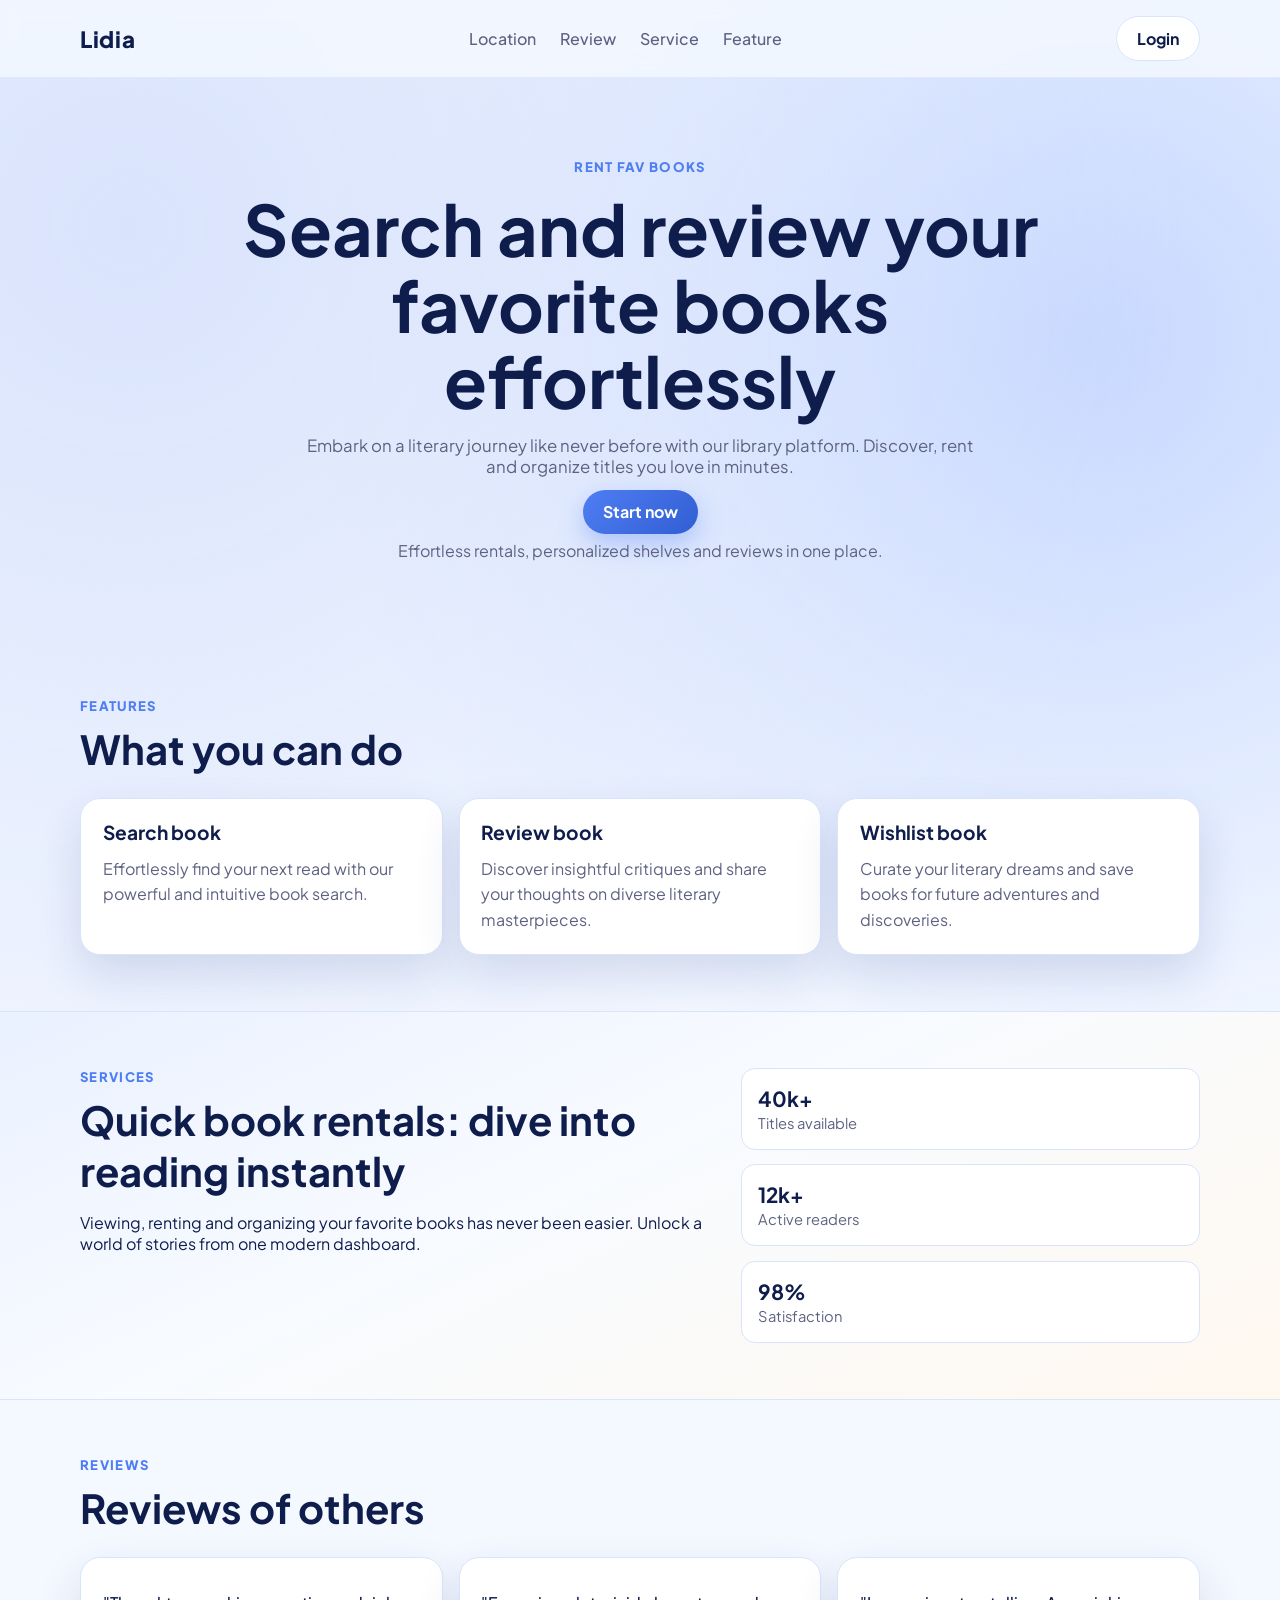
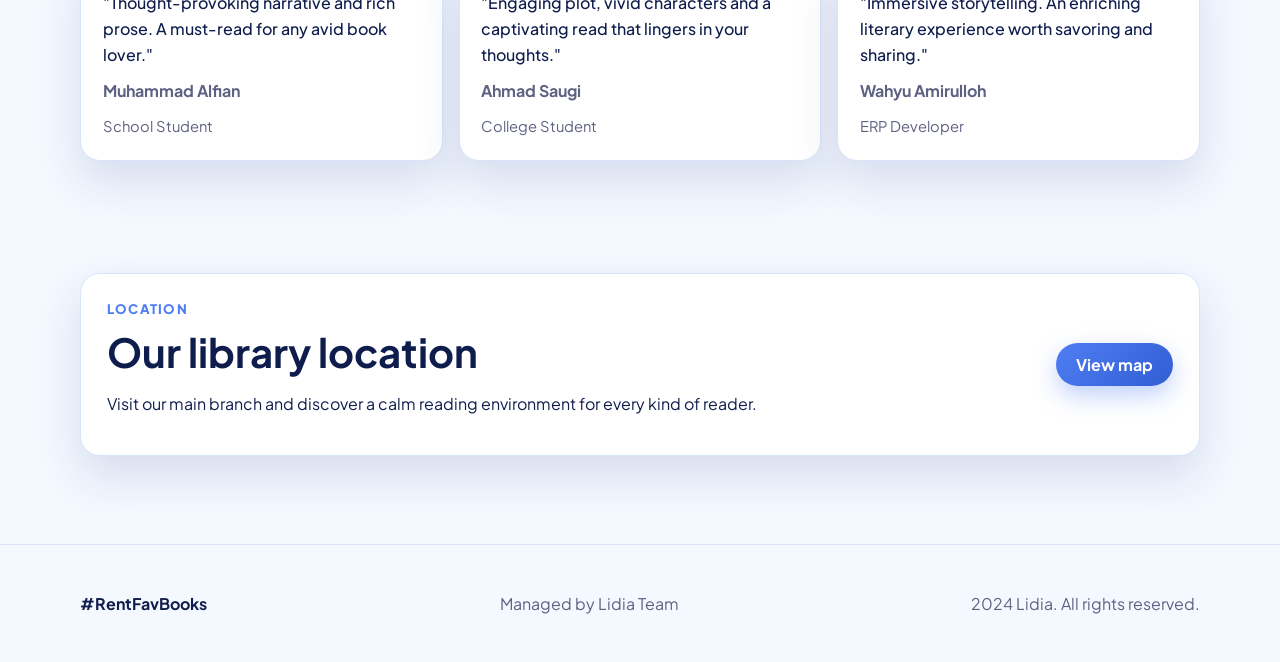
==== index.html @ e164d50c "feat: implement MT-1 Lidia landing page from Figma" ====
<!DOCTYPE html>
<html lang="en">
<head>
  <meta charset="UTF-8" />
  <meta name="viewport" content="width=device-width, initial-scale=1.0" />
  <title>Lidia | Digital Library Landing Page</title>
  <link rel="preconnect" href="https://fonts.googleapis.com" />
  <link rel="preconnect" href="https://fonts.gstatic.com" crossorigin />
  <link href="https://fonts.googleapis.com/css2?family=Plus+Jakarta+Sans:wght@400;500;700;800&display=swap" rel="stylesheet" />
  <link rel="stylesheet" href="styles.css" />
</head>
<body>
  <div class="bg-orb orb-left" aria-hidden="true"></div>
  <div class="bg-orb orb-right" aria-hidden="true"></div>

  <header class="site-header">
    <div class="container nav-wrap">
      <a class="logo" href="#">Lidia</a>
      <nav class="top-nav" aria-label="Main Navigation">
        <a href="#location">Location</a>
        <a href="#reviews">Review</a>
        <a href="#services">Service</a>
        <a href="#features">Feature</a>
      </nav>
      <button class="btn btn-outline" type="button">Login</button>
    </div>
  </header>

  <main>
    <section class="hero container reveal">
      <p class="eyebrow">RENT FAV BOOKS</p>
      <h1>Search and review your favorite books effortlessly</h1>
      <p class="lead">
        Embark on a literary journey like never before with our library platform.
        Discover, rent and organize titles you love in minutes.
      </p>
      <a class="btn btn-primary" href="#features">Start now</a>
      <p class="hero-note">Effortless rentals, personalized shelves and reviews in one place.</p>
    </section>

    <section id="features" class="section container reveal">
      <div class="section-title-wrap">
        <p class="eyebrow">FEATURES</p>
        <h2>What you can do</h2>
      </div>
      <div class="grid cards-3">
        <article class="card">
          <h3>Search book</h3>
          <p>Effortlessly find your next read with our powerful and intuitive book search.</p>
        </article>
        <article class="card">
          <h3>Review book</h3>
          <p>Discover insightful critiques and share your thoughts on diverse literary masterpieces.</p>
        </article>
        <article class="card">
          <h3>Wishlist book</h3>
          <p>Curate your literary dreams and save books for future adventures and discoveries.</p>
        </article>
      </div>
    </section>

    <section id="services" class="section service-band reveal">
      <div class="container service-inner">
        <div>
          <p class="eyebrow">SERVICES</p>
          <h2>Quick book rentals: dive into reading instantly</h2>
          <p>
            Viewing, renting and organizing your favorite books has never been easier.
            Unlock a world of stories from one modern dashboard.
          </p>
        </div>
        <div class="mini-stats">
          <div>
            <strong>40k+</strong>
            <span>Titles available</span>
          </div>
          <div>
            <strong>12k+</strong>
            <span>Active readers</span>
          </div>
          <div>
            <strong>98%</strong>
            <span>Satisfaction</span>
          </div>
        </div>
      </div>
    </section>

    <section id="reviews" class="section container reveal">
      <div class="section-title-wrap">
        <p class="eyebrow">REVIEWS</p>
        <h2>Reviews of others</h2>
      </div>
      <div class="grid cards-3 reviews">
        <article class="card review-card">
          <p class="quote">"Thought-provoking narrative and rich prose. A must-read for any avid book lover."</p>
          <p class="reviewer">Muhammad Alfian</p>
          <p class="role">School Student</p>
        </article>
        <article class="card review-card">
          <p class="quote">"Engaging plot, vivid characters and a captivating read that lingers in your thoughts."</p>
          <p class="reviewer">Ahmad Saugi</p>
          <p class="role">College Student</p>
        </article>
        <article class="card review-card">
          <p class="quote">"Immersive storytelling. An enriching literary experience worth savoring and sharing."</p>
          <p class="reviewer">Wahyu Amirulloh</p>
          <p class="role">ERP Developer</p>
        </article>
      </div>
    </section>

    <section id="location" class="section container reveal">
      <div class="location-card">
        <div>
          <p class="eyebrow">LOCATION</p>
          <h2>Our library location</h2>
          <p>Visit our main branch and discover a calm reading environment for every kind of reader.</p>
        </div>
        <a class="btn btn-primary" href="#">View map</a>
      </div>
    </section>
  </main>

  <footer class="site-footer">
    <div class="container footer-inner">
      <p class="hash">#RentFavBooks</p>
      <p>Managed by Lidia Team</p>
      <p>2024 Lidia. All rights reserved.</p>
    </div>
  </footer>

  <script src="script.js"></script>
</body>
</html>
---- styles.css ----
:root {
  --bg: #f4f8ff;
  --surface: #ffffff;
  --ink: #0f1d4d;
  --muted: #5e6282;
  --line: #d9e3fc;
  --primary: #4f7df3;
  --primary-deep: #315ed2;
  --accent: #ff9f43;
  --shadow: 0 20px 45px rgba(31, 55, 125, 0.14);
  --radius: 20px;
}

* {
  box-sizing: border-box;
}

html,
body {
  margin: 0;
  padding: 0;
  font-family: "Plus Jakarta Sans", sans-serif;
  background: radial-gradient(circle at 10% 10%, #d9e3fc 0%, transparent 45%),
    radial-gradient(circle at 85% 15%, #c7d8ff 0%, transparent 35%),
    var(--bg);
  color: var(--ink);
}

body {
  position: relative;
  overflow-x: hidden;
}

a {
  color: inherit;
  text-decoration: none;
}

.container {
  width: min(1120px, calc(100% - 2.5rem));
  margin: 0 auto;
}

.bg-orb {
  position: fixed;
  width: 280px;
  height: 280px;
  border-radius: 50%;
  filter: blur(80px);
  opacity: 0.45;
  z-index: -1;
}

.orb-left {
  background: #7ab0ff;
  top: -60px;
  left: -40px;
}

.orb-right {
  background: #ffd7a6;
  right: -60px;
  top: 220px;
}

.site-header {
  position: sticky;
  top: 0;
  backdrop-filter: blur(8px);
  background: rgba(244, 248, 255, 0.85);
  border-bottom: 1px solid rgba(217, 227, 252, 0.7);
  z-index: 5;
}

.nav-wrap {
  display: flex;
  align-items: center;
  justify-content: space-between;
  padding: 1rem 0;
  gap: 1rem;
}

.logo {
  font-weight: 800;
  font-size: 1.4rem;
  letter-spacing: 0.03em;
}

.top-nav {
  display: flex;
  gap: 1.5rem;
  font-weight: 500;
  color: var(--muted);
}

.top-nav a:hover {
  color: var(--ink);
}

.btn {
  border: 0;
  border-radius: 999px;
  font: inherit;
  font-weight: 700;
  padding: 0.7rem 1.25rem;
  cursor: pointer;
  transition: transform 0.25s ease, box-shadow 0.25s ease;
}

.btn:hover {
  transform: translateY(-1px);
}

.btn-primary {
  background: linear-gradient(135deg, var(--primary) 0%, var(--primary-deep) 100%);
  color: #fff;
  box-shadow: 0 10px 24px rgba(79, 125, 243, 0.35);
}

.btn-outline {
  border: 1px solid var(--line);
  background: var(--surface);
  color: var(--ink);
}

.hero {
  padding: 5rem 0 4rem;
  text-align: center;
}

.eyebrow {
  margin: 0;
  font-weight: 800;
  letter-spacing: 0.1em;
  color: var(--primary);
  font-size: 0.82rem;
}

.hero h1 {
  margin: 1rem auto;
  max-width: 900px;
  font-size: clamp(2rem, 6vw, 4.4rem);
  line-height: 1.08;
}

.hero .lead {
  margin: 0 auto 1.5rem;
  max-width: 700px;
  color: var(--muted);
  font-size: 1.05rem;
}

.hero-note {
  margin-top: 1.1rem;
  color: var(--muted);
}

.section {
  padding: 3.5rem 0;
}

.section-title-wrap {
  margin-bottom: 1.5rem;
}

.section h2 {
  margin: 0.55rem 0 0;
  font-size: clamp(1.5rem, 3.6vw, 2.5rem);
}

.grid {
  display: grid;
  gap: 1rem;
}

.cards-3 {
  grid-template-columns: repeat(3, minmax(0, 1fr));
}

.card {
  background: var(--surface);
  border: 1px solid var(--line);
  border-radius: var(--radius);
  padding: 1.35rem;
  box-shadow: var(--shadow);
}

.card h3 {
  margin: 0;
  font-size: 1.2rem;
}

.card p {
  margin: 0.7rem 0 0;
  color: var(--muted);
  line-height: 1.6;
}

.service-band {
  background: linear-gradient(155deg, #eaf1ff 0%, #f8fbff 45%, #fff8ef 100%);
  border-top: 1px solid var(--line);
  border-bottom: 1px solid var(--line);
}

.service-inner {
  display: grid;
  grid-template-columns: 1.4fr 1fr;
  gap: 1.2rem;
  align-items: start;
}

.mini-stats {
  display: grid;
  gap: 0.9rem;
}

.mini-stats div {
  background: var(--surface);
  border: 1px solid var(--line);
  border-radius: 14px;
  padding: 1rem;
}

.mini-stats strong {
  display: block;
  font-size: 1.3rem;
}

.mini-stats span {
  color: var(--muted);
  font-size: 0.92rem;
}

.review-card .quote {
  color: var(--ink);
  font-weight: 500;
}

.reviewer {
  margin-top: 1rem;
  font-weight: 700;
  color: var(--ink);
}

.role {
  margin-top: 0.25rem;
  font-size: 0.92rem;
}

.location-card {
  background: var(--surface);
  border: 1px solid var(--line);
  border-radius: var(--radius);
  padding: 1.6rem;
  display: flex;
  align-items: center;
  justify-content: space-between;
  gap: 1.2rem;
  box-shadow: var(--shadow);
}

.site-footer {
  border-top: 1px solid var(--line);
  margin-top: 2rem;
  padding: 2rem 0;
  color: var(--muted);
}

.footer-inner {
  display: flex;
  flex-wrap: wrap;
  justify-content: space-between;
  gap: 0.6rem 1rem;
}

.hash {
  color: var(--ink);
  font-weight: 700;
}

.reveal {
  opacity: 0;
  transform: translateY(20px);
  transition: opacity 0.7s ease, transform 0.7s ease;
}

.reveal.active {
  opacity: 1;
  transform: translateY(0);
}

@media (max-width: 900px) {
  .top-nav {
    display: none;
  }

  .cards-3,
  .service-inner {
    grid-template-columns: 1fr;
  }

  .location-card {
    flex-direction: column;
    align-items: flex-start;
  }
}
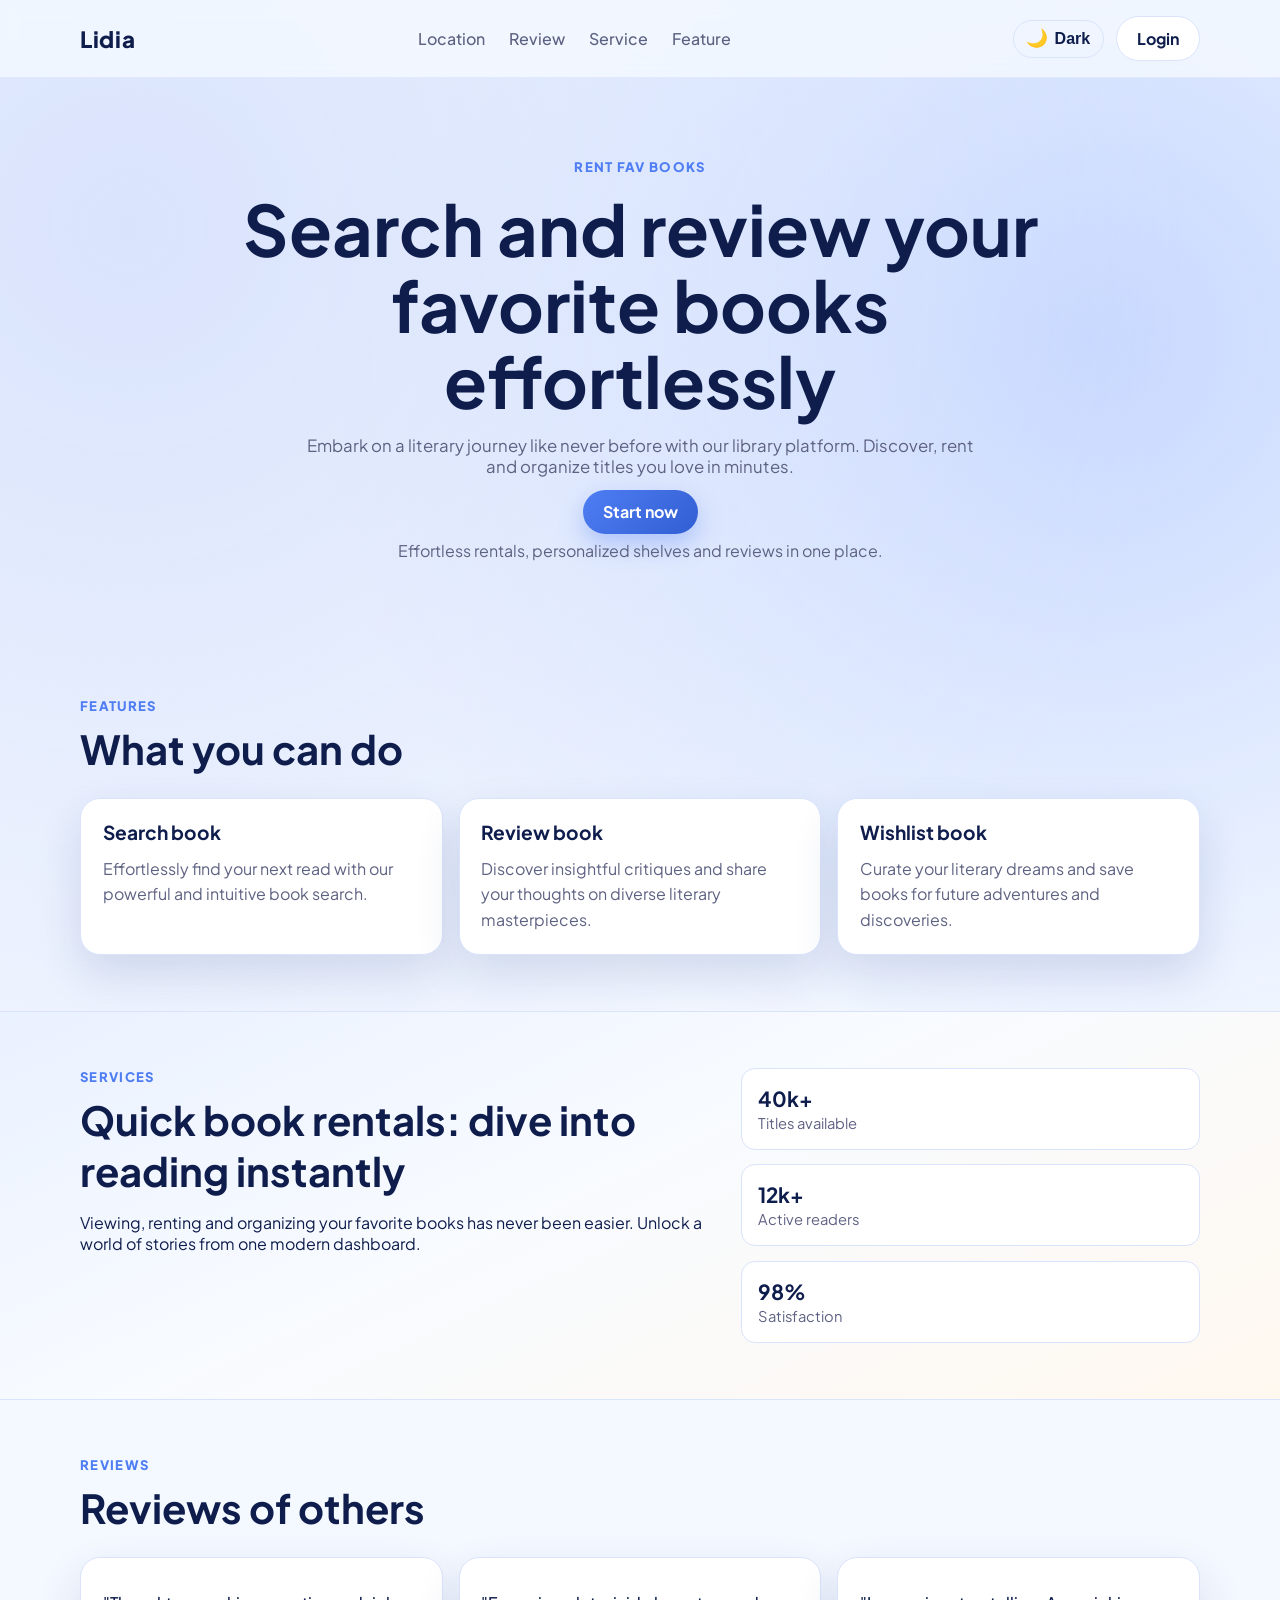
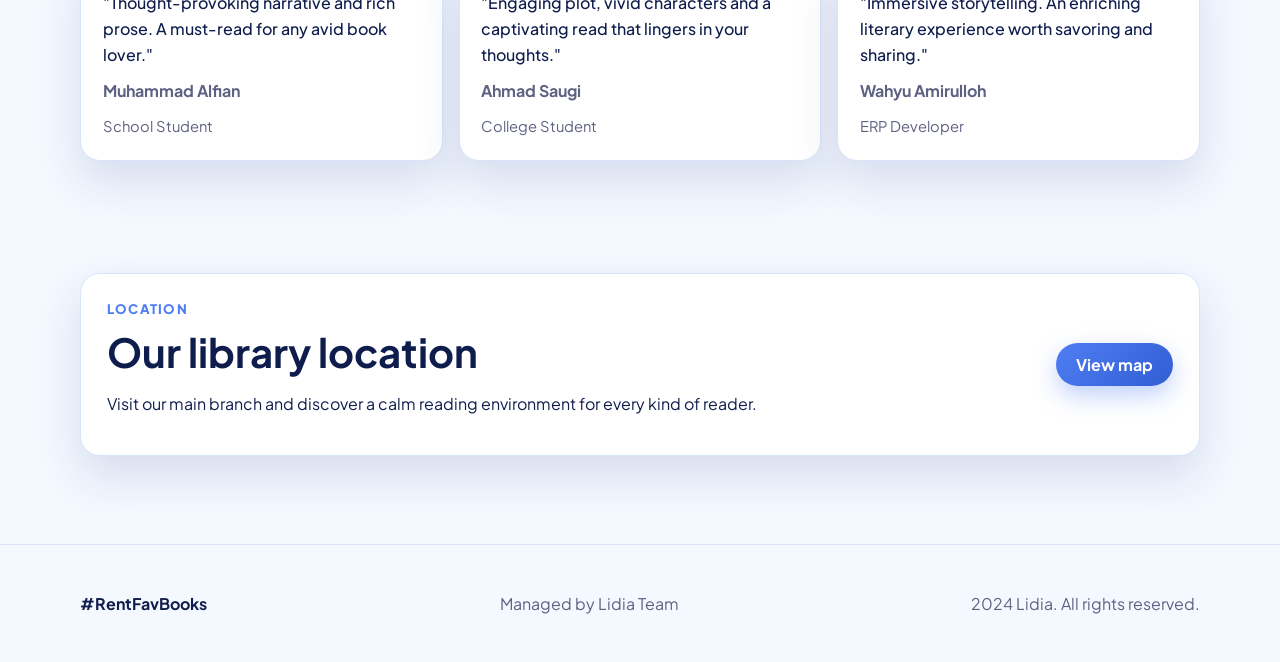
==== commit aff98d9a: "feat(MT-4): add dark theme toggle" ====
--- a/index.html
+++ b/index.html
@@ -22,7 +22,13 @@
         <a href="#services">Service</a>
         <a href="#features">Feature</a>
       </nav>
-      <button class="btn btn-outline" type="button">Login</button>
+      <div class="nav-actions">
+        <button class="theme-toggle" id="theme-toggle" type="button" aria-label="Toggle dark mode" aria-pressed="false">
+          <span class="theme-icon" aria-hidden="true">🌙</span>
+          <span class="theme-label">Dark</span>
+        </button>
+        <button class="btn btn-outline" type="button">Login</button>
+      </div>
     </div>
   </header>
 
--- a/styles.css
+++ b/styles.css
@@ -9,6 +9,44 @@
   --accent: #ff9f43;
   --shadow: 0 20px 45px rgba(31, 55, 125, 0.14);
   --radius: 20px;
+  --orb-left: #7ab0ff;
+  --orb-right: #ffd7a6;
+  --grad-1: #d9e3fc;
+  --grad-2: #c7d8ff;
+}
+
+@media (prefers-color-scheme: dark) {
+  :root.dark-theme {
+    --bg: #0f1d4d;
+    --surface: #1a2a5e;
+    --ink: #f4f8ff;
+    --muted: #a8b5d1;
+    --line: #2a3a6f;
+    --primary: #6b8eff;
+    --primary-deep: #5073e6;
+    --accent: #ffb366;
+    --shadow: 0 20px 45px rgba(0, 0, 0, 0.4);
+    --orb-left: #3d5a99;
+    --orb-right: #8b6f47;
+    --grad-1: #2a3a6f;
+    --grad-2: #1f2a5c;
+  }
+}
+
+:root.dark-theme {
+  --bg: #0f1d4d;
+  --surface: #1a2a5e;
+  --ink: #f4f8ff;
+  --muted: #a8b5d1;
+  --line: #2a3a6f;
+  --primary: #6b8eff;
+  --primary-deep: #5073e6;
+  --accent: #ffb366;
+  --shadow: 0 20px 45px rgba(0, 0, 0, 0.4);
+  --orb-left: #3d5a99;
+  --orb-right: #8b6f47;
+  --grad-1: #2a3a6f;
+  --grad-2: #1f2a5c;
 }
 
 * {
@@ -20,10 +58,11 @@
   margin: 0;
   padding: 0;
   font-family: "Plus Jakarta Sans", sans-serif;
-  background: radial-gradient(circle at 10% 10%, #d9e3fc 0%, transparent 45%),
-    radial-gradient(circle at 85% 15%, #c7d8ff 0%, transparent 35%),
+  background: radial-gradient(circle at 10% 10%, var(--grad-1) 0%, transparent 45%),
+    radial-gradient(circle at 85% 15%, var(--grad-2) 0%, transparent 35%),
     var(--bg);
   color: var(--ink);
+  transition: background 0.3s ease, color 0.3s ease;
 }
 
 body {
@@ -52,13 +91,13 @@
 }
 
 .orb-left {
-  background: #7ab0ff;
+  background: var(--orb-left);
   top: -60px;
   left: -40px;
 }
 
 .orb-right {
-  background: #ffd7a6;
+  background: var(--orb-right);
   right: -60px;
   top: 220px;
 }
@@ -70,6 +109,12 @@
   background: rgba(244, 248, 255, 0.85);
   border-bottom: 1px solid rgba(217, 227, 252, 0.7);
   z-index: 5;
+  transition: background 0.3s ease, border-color 0.3s ease;
+}
+
+:root.dark-theme .site-header {
+  background: rgba(15, 29, 77, 0.85);
+  border-bottom: 1px solid rgba(42, 58, 111, 0.7);
 }
 
 .nav-wrap {
@@ -80,6 +125,12 @@
   gap: 1rem;
 }
 
+.nav-actions {
+  display: flex;
+  align-items: center;
+  gap: 0.75rem;
+}
+
 .logo {
   font-weight: 800;
   font-size: 1.4rem;
@@ -93,8 +144,71 @@
   color: var(--muted);
 }
 
+.top-nav a {
+  position: relative;
+  transition: color 0.3s ease;
+}
+
+.top-nav a::after {
+  content: '';
+  position: absolute;
+  bottom: -4px;
+  left: 0;
+  width: 0;
+  height: 2px;
+  background: var(--primary);
+  transition: width 0.3s ease;
+}
+
 .top-nav a:hover {
   color: var(--ink);
+}
+
+.top-nav a:hover::after {
+  width: 100%;
+}
+
+.top-nav a:focus-visible {
+  outline: 2px solid var(--primary);
+  border-radius: 4px;
+}
+
+.theme-toggle {
+  display: flex;
+  align-items: center;
+  gap: 0.5rem;
+  background: none;
+  border: 1px solid var(--line);
+  border-radius: 999px;
+  padding: 0.5rem 0.8rem;
+  cursor: pointer;
+  color: var(--ink);
+  font-weight: 600;
+  font-size: 1rem;
+  transition: all 0.3s ease;
+}
+
+.theme-toggle:hover {
+  background: rgba(79, 125, 243, 0.1);
+  border-color: var(--primary);
+}
+
+:root.dark-theme .theme-toggle:hover {
+  background: rgba(107, 142, 255, 0.16);
+}
+
+.theme-toggle:focus-visible {
+  outline: 2px solid var(--primary);
+  outline-offset: 2px;
+}
+
+.theme-icon {
+  width: 20px;
+  height: 20px;
+  display: inline-flex;
+  align-items: center;
+  justify-content: center;
+  font-size: 1.1rem;
 }
 
 .btn {
@@ -123,6 +237,10 @@
   color: var(--ink);
 }
 
+:root.dark-theme .btn-outline {
+  background: rgba(26, 42, 94, 0.95);
+}
+
 .hero {
   padding: 5rem 0 4rem;
   text-align: center;
@@ -202,6 +320,10 @@
   border-bottom: 1px solid var(--line);
 }
 
+:root.dark-theme .service-band {
+  background: linear-gradient(155deg, #1a2a5e 0%, #1f2a5c 45%, #2a2418 100%);
+}
+
 .service-inner {
   display: grid;
   grid-template-columns: 1.4fr 1fr;
@@ -278,6 +400,17 @@
   font-weight: 700;
 }
 
+@media (max-width: 720px) {
+  .nav-wrap {
+    align-items: flex-start;
+    flex-wrap: wrap;
+  }
+
+  .nav-actions {
+    margin-left: auto;
+  }
+}
+
 .reveal {
   opacity: 0;
   transform: translateY(20px);
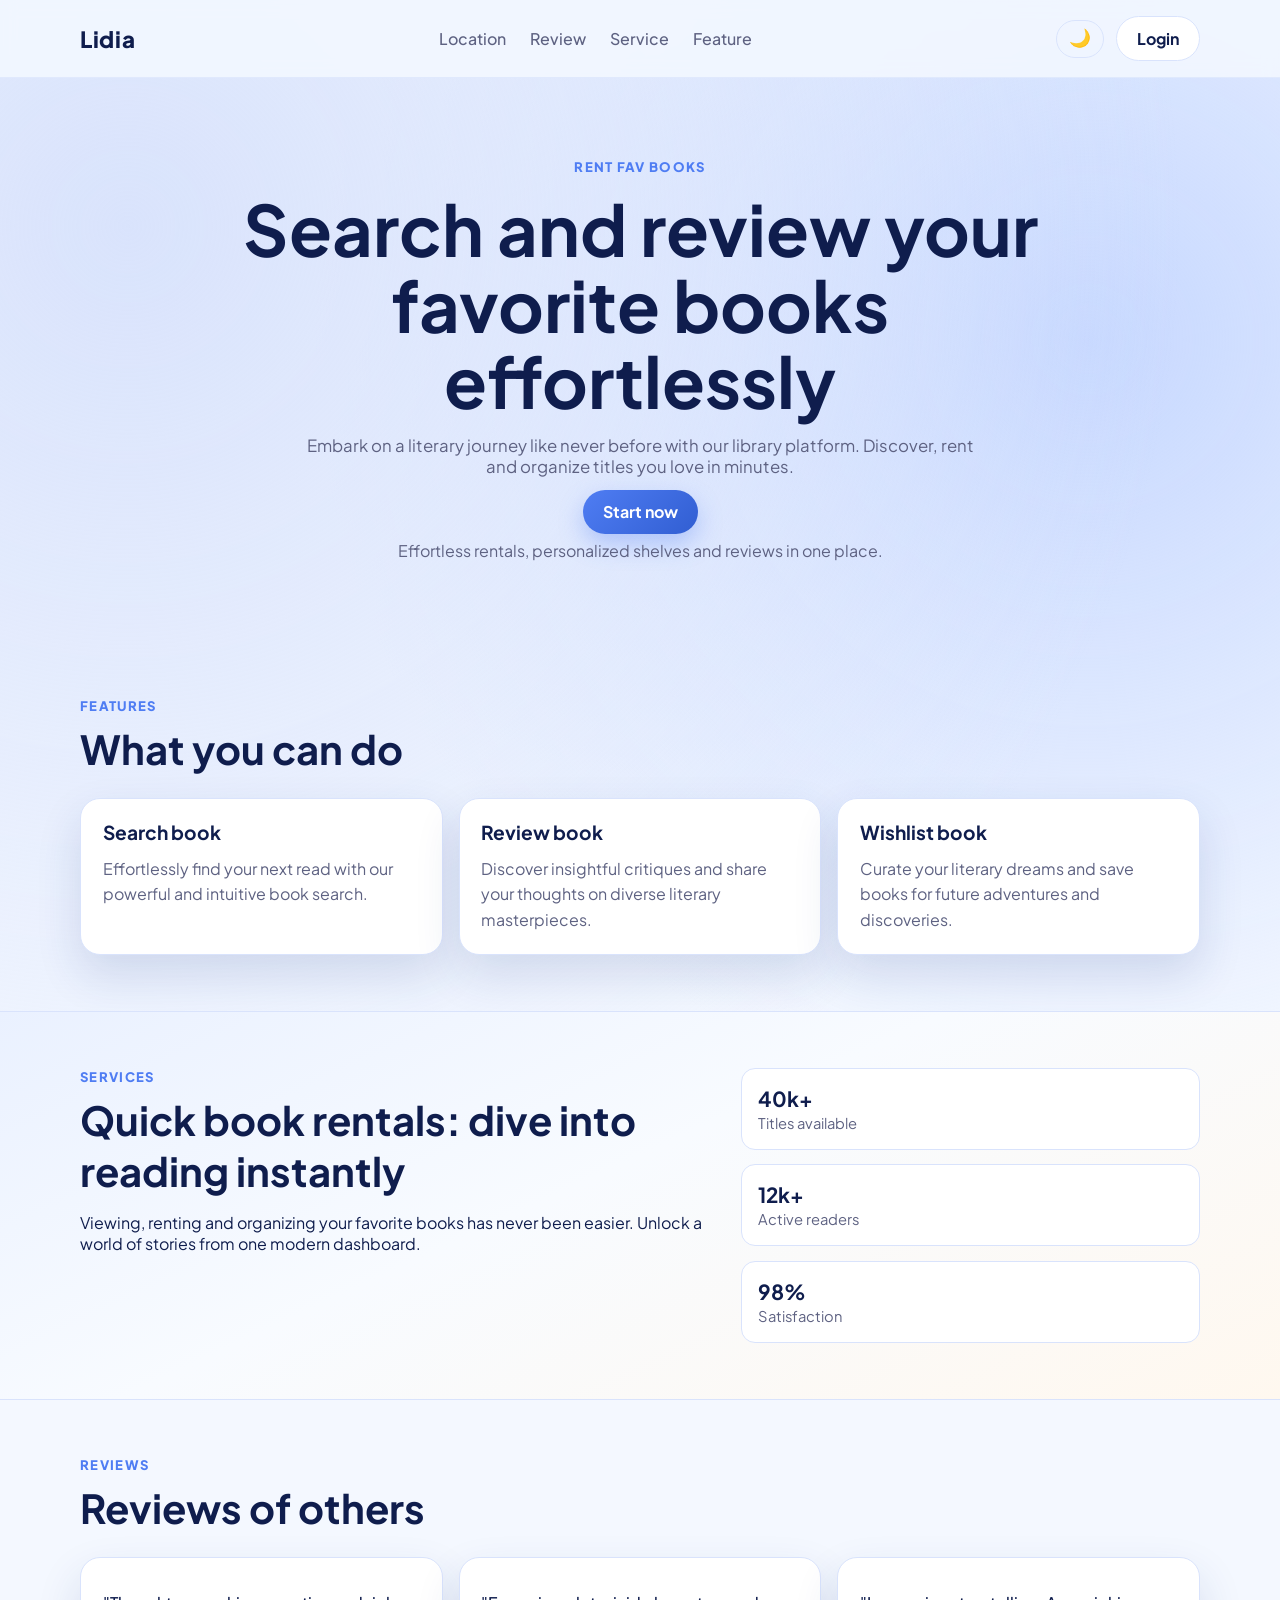
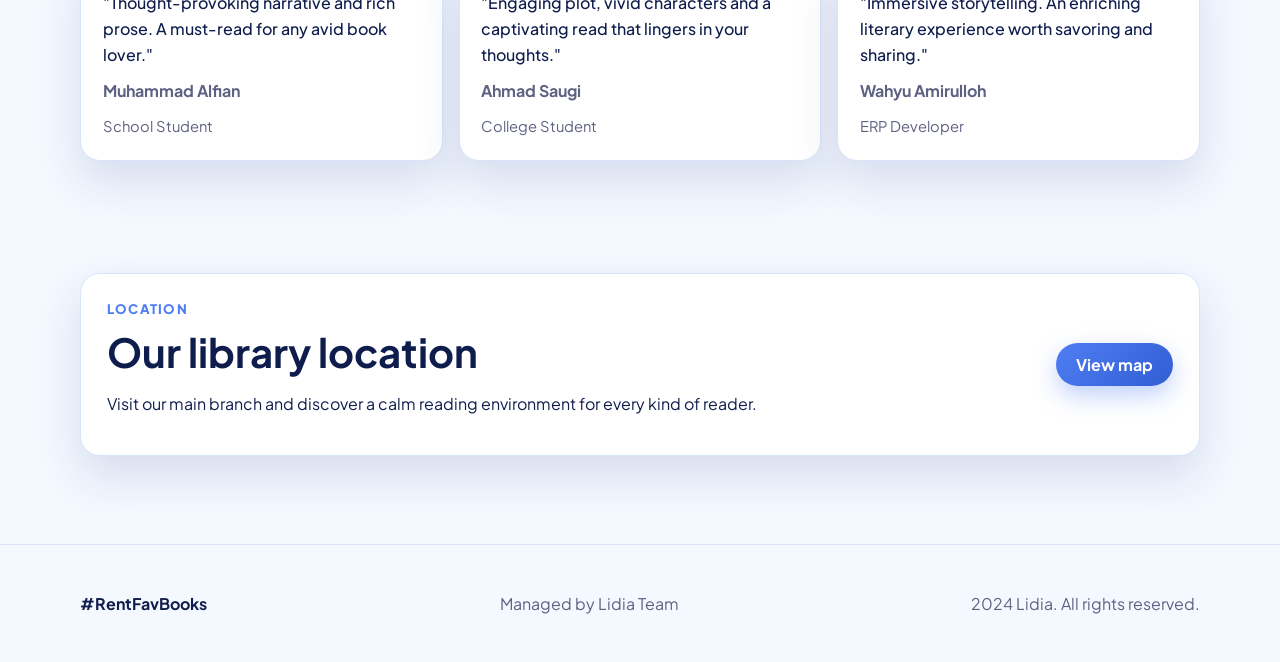
==== commit a19ba24e: "MT-5: Replace theme toggle text labels with icons only" ====
--- a/index.html
+++ b/index.html
@@ -25,7 +25,6 @@
       <div class="nav-actions">
         <button class="theme-toggle" id="theme-toggle" type="button" aria-label="Toggle dark mode" aria-pressed="false">
           <span class="theme-icon" aria-hidden="true">🌙</span>
-          <span class="theme-label">Dark</span>
         </button>
         <button class="btn btn-outline" type="button">Login</button>
       </div>
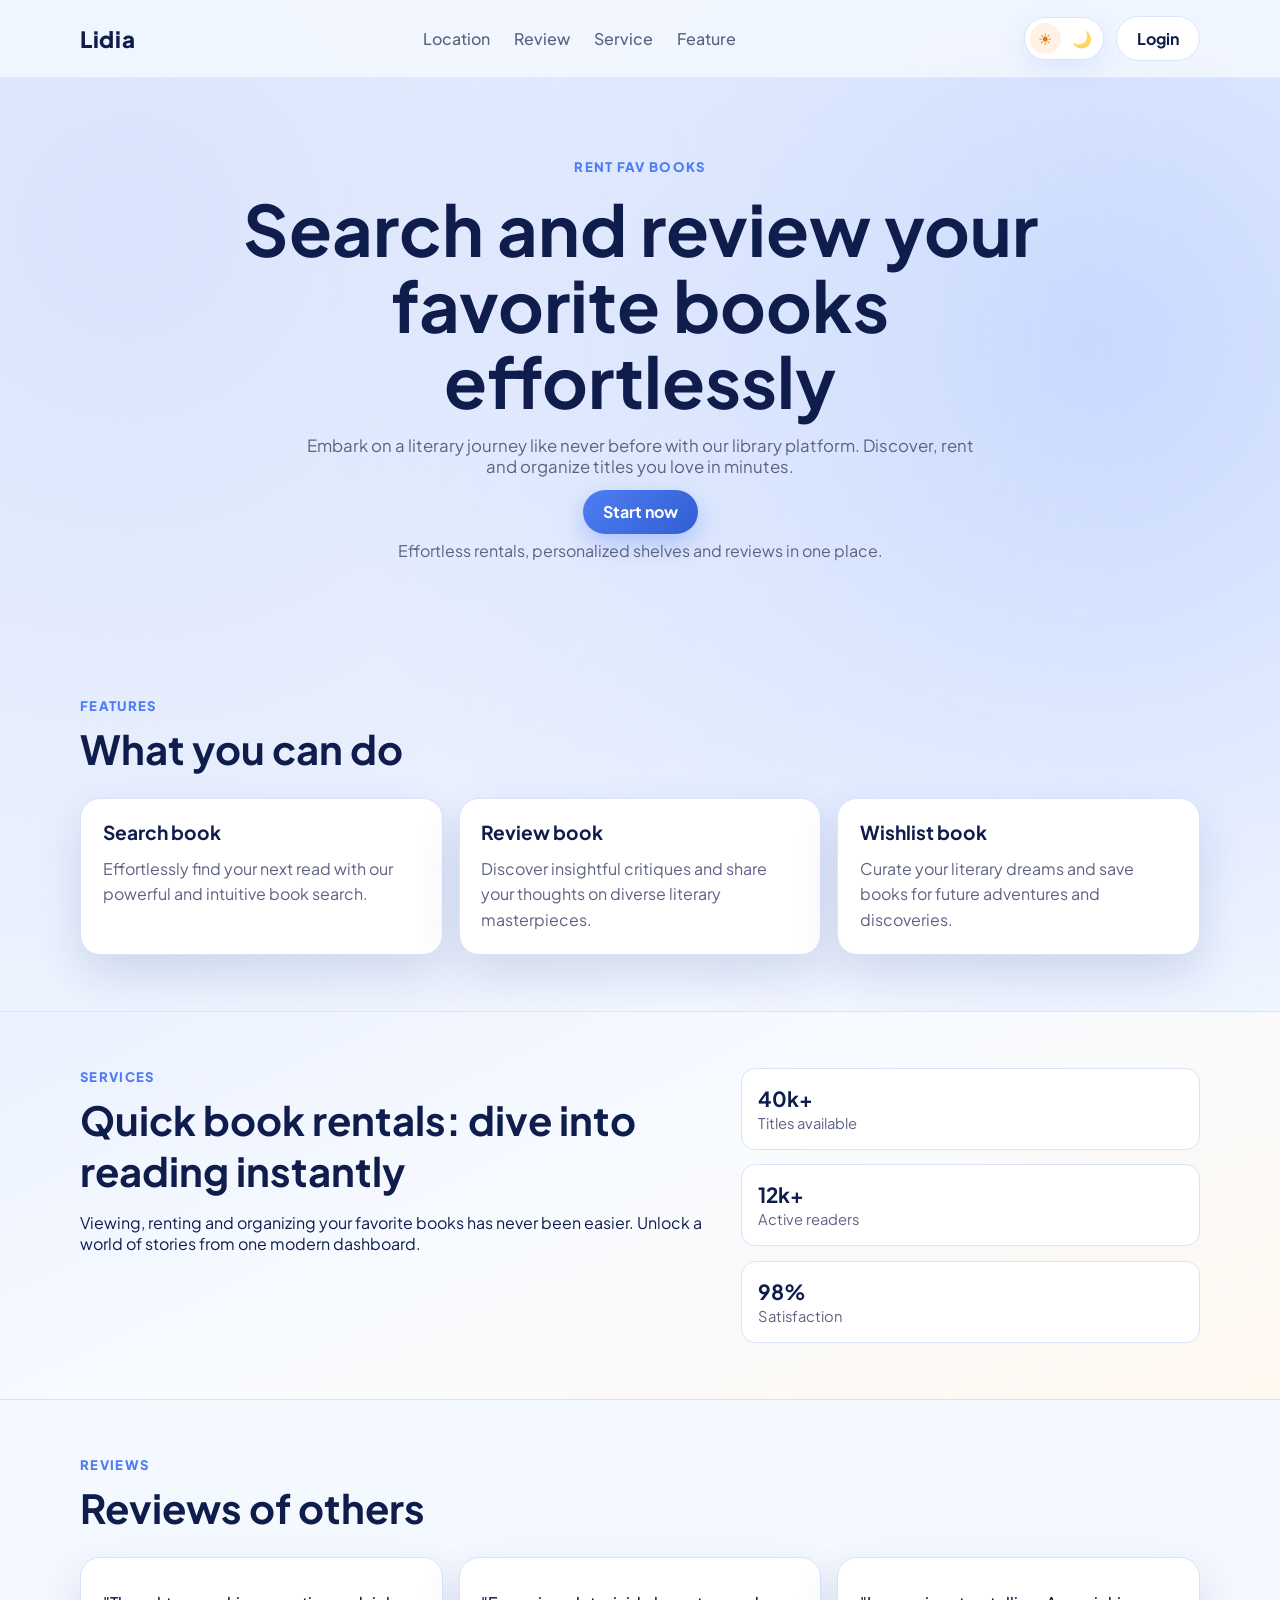
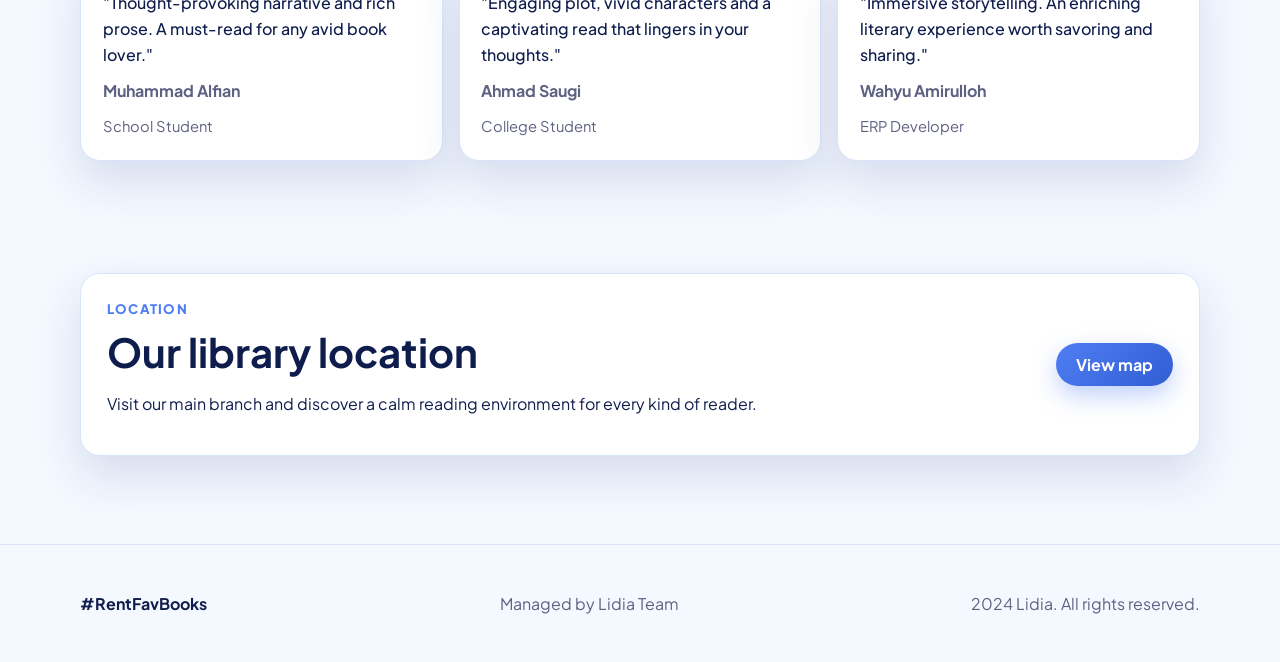
==== commit d23b91e5: "Use icons in theme toggle" ====
--- a/index.html
+++ b/index.html
@@ -24,7 +24,8 @@
       </nav>
       <div class="nav-actions">
         <button class="theme-toggle" id="theme-toggle" type="button" aria-label="Toggle dark mode" aria-pressed="false">
-          <span class="theme-icon" aria-hidden="true">🌙</span>
+          <span class="theme-toggle__icon theme-toggle__icon--sun" aria-hidden="true">☀</span>
+          <span class="theme-toggle__icon theme-toggle__icon--moon" aria-hidden="true">🌙</span>
         </button>
         <button class="btn btn-outline" type="button">Login</button>
       </div>
--- a/styles.css
+++ b/styles.css
@@ -176,25 +176,25 @@
 .theme-toggle {
   display: flex;
   align-items: center;
-  gap: 0.5rem;
-  background: none;
+  gap: 0.4rem;
+  background: var(--surface);
   border: 1px solid var(--line);
   border-radius: 999px;
-  padding: 0.5rem 0.8rem;
+  padding: 0.35rem;
   cursor: pointer;
   color: var(--ink);
-  font-weight: 600;
-  font-size: 1rem;
-  transition: all 0.3s ease;
+  font: inherit;
+  box-shadow: 0 10px 24px rgba(79, 125, 243, 0.12);
+  transition: transform 0.25s ease, box-shadow 0.25s ease, border-color 0.25s ease, background 0.25s ease;
 }
 
 .theme-toggle:hover {
-  background: rgba(79, 125, 243, 0.1);
+  background: rgba(79, 125, 243, 0.06);
   border-color: var(--primary);
 }
 
 :root.dark-theme .theme-toggle:hover {
-  background: rgba(107, 142, 255, 0.16);
+  background: rgba(107, 142, 255, 0.12);
 }
 
 .theme-toggle:focus-visible {
@@ -202,13 +202,50 @@
   outline-offset: 2px;
 }
 
-.theme-icon {
-  width: 20px;
-  height: 20px;
+.theme-toggle__icon {
+  width: 1.9rem;
+  height: 1.9rem;
   display: inline-flex;
   align-items: center;
   justify-content: center;
-  font-size: 1.1rem;
+  border-radius: 999px;
+  font-size: 1rem;
+  line-height: 1;
+  transition: transform 0.25s ease, background 0.25s ease, color 0.25s ease, opacity 0.25s ease;
+}
+
+.theme-toggle__icon--sun {
+  background: rgba(255, 159, 67, 0.14);
+  color: #d97706;
+}
+
+.theme-toggle__icon--moon {
+  background: transparent;
+  color: var(--muted);
+}
+
+:root.dark-theme .theme-toggle__icon--sun {
+  background: transparent;
+  color: var(--muted);
+}
+
+:root.dark-theme .theme-toggle__icon--moon {
+  background: rgba(255, 179, 102, 0.18);
+  color: #ffd7a6;
+}
+
+.theme-toggle:hover .theme-toggle__icon {
+  transform: translateY(-1px);
+}
+
+.theme-toggle[aria-pressed="true"] .theme-toggle__icon--moon,
+.theme-toggle[aria-pressed="false"] .theme-toggle__icon--sun {
+  opacity: 1;
+}
+
+.theme-toggle[aria-pressed="true"] .theme-toggle__icon--sun,
+.theme-toggle[aria-pressed="false"] .theme-toggle__icon--moon {
+  opacity: 0.72;
 }
 
 .btn {
